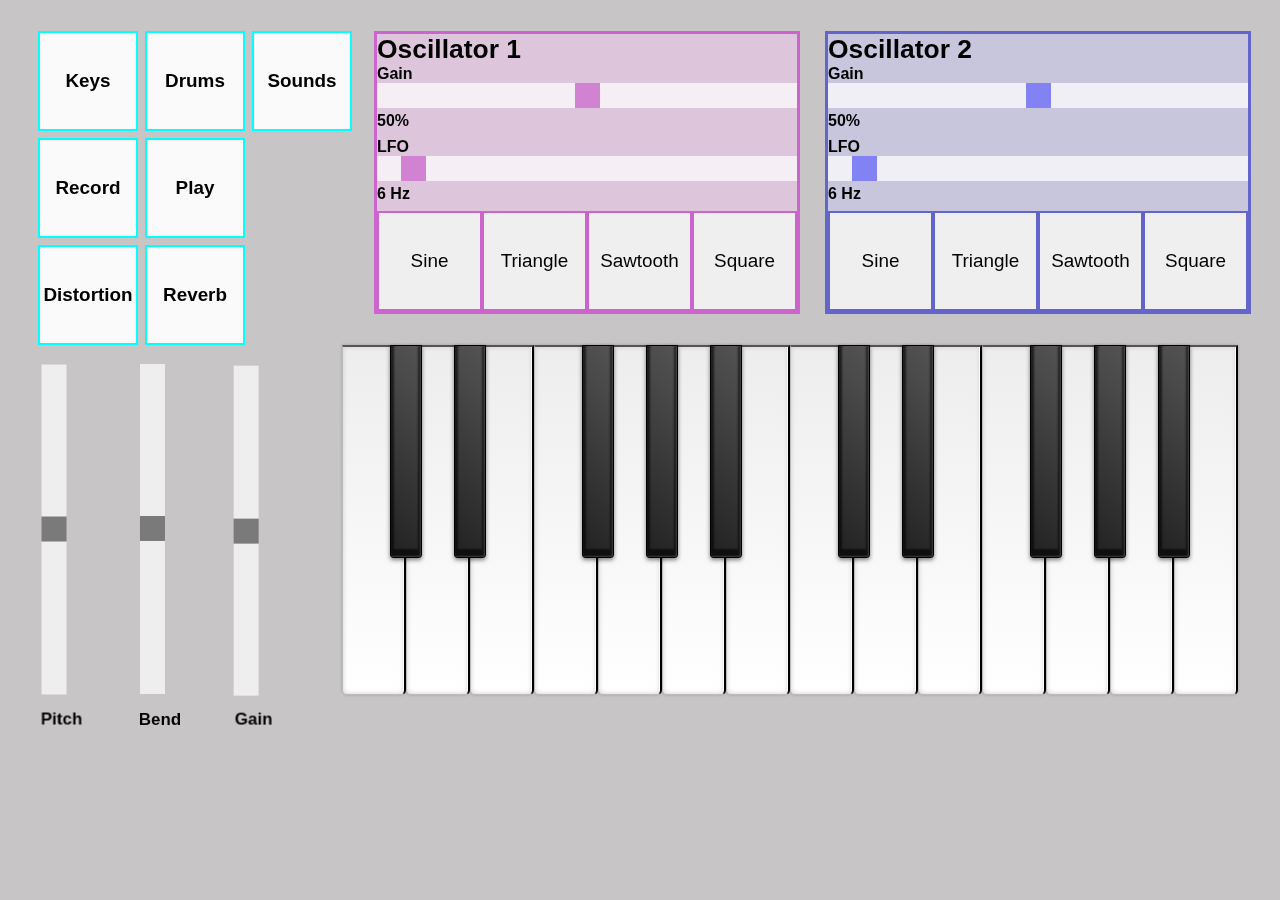
==== html js/index.html @ 635b80a5 "LFO2 & Farben geändert" ====
<!DOCTYPE html>
<html>
    <head>
        <link rel="stylesheet" type="text/css" href="style.css">
        <title>Synthesizer</title>
    </head>

    <body>
        <div class="keyboardContainer">
            <div class="keyboard">
                <button id="C" class="key white" octave="4"></button>
                <button id="C#" class="key black" octave="4"></button>
                <button id="D" class="key white offset" octave="4"></button>
                <button id="D#" class="key black" octave="4"></button>
                <button id="E" class="key white offset" octave="4"></button> 
                <button id="F" class="key white" octave="4"></button>
                <button id="F#" class="key black" octave="4"></button>
                <button id="G" class="key white offset" octave="4"></button>
                <button id="G#" class="key black" octave="4"></button>
                <button id="A" class="key white offset" octave="4"></button>
                <button id="A#" class="key black" octave="4"></button>
                <button id="B" class="key white offset" octave="4"></button>
                <button id="C" class="key white" octave="5"></button>
                <button id="C#" class="key black" octave="5"></button>
                <button id="D" class="key white offset" octave="5"></button>
                <button id="D#" class="key black" octave="5"></button>
                <button id="E" class="key white offset" octave="5"></button> 
                <button id="F" class="key white" octave="5"></button>
                <button id="F#" class="key black" octave="5"></button>
                <button id="G" class="key white offset" octave="5"></button>
                <button id="G#" class="key black" octave="5"></button>
                <button id="A" class="key white offset" octave="5"></button>
                <button id="A#" class="key black" octave="5"></button>
                <button id="B" class="key white offset" octave="5"></button>
                
            </div>
        </div>

        <div class="osc1">Oscillator 1
            <div id="gainContainer"> Gain
                <input type="range" min="0.0" max="1.0" step="0.01" value="0.5" class="slider" id="gainSlider">
                <span id="gainOutput">50%</span>
            </div>
            <div id="lfoContainer"> LFO
                <input type="range" min="0" max="100" value="6" class="slider" id="lfoSlider">
                <span id="lfoOutput">6 Hz</span>
            </div>
            <div id="waveformContainer"> 
                <button class="waveform" id="sine">Sine</button>
                <button class="waveform" id="triangle">Triangle</button>
                <button class="waveform" id="sawtooth">Sawtooth</button>
                <button class="waveform" id="square">Square</button>
            </div>
        </div>
        <div class="osc2"> Oscillator 2
            <div id="gainContainer"> Gain
                <input type="range" min="0.0" max="1.0" step="0.01" value="0.5" class="slider" id="gainSlider2">
                <span id="gainOutput2">50%</span>
            </div>
            <div id="lfoContainer"> LFO
                <input type="range" min="0.0" max="100" value="6" class="slider" id="lfoSlider2">
                <span id="lfoOutput2">6 Hz</span>
            </div>
            <div id="waveformContainer">
                <button class="waveform2" id="sine">Sine</button>
                <button class="waveform2" id="triangle">Triangle</button>
                <button class="waveform2" id="sawtooth">Sawtooth</button>
                <button class="waveform2" id="square">Square</button>
            </div>
        </div>
        <div class="pitch"> 
            <div id="name">Pitch</div> 
            <input type="range" min="0.0" max="1.0" step="0.01" value="0.5" class="slider" id="pitchSlider">
            <span id="pitchOutput"></span>
        </div>
        <div class="bend"> 
            <div id="name">Bend</div> 
            <input type="range" min="0.0" max="1.0" step="0.01" value="0.5" class="slider" id="bendSlider">
            <span id="bendOutput"></span>
        </div>    
        <div class="mainGain"> 
            <div id="name">Gain</div> 
            <input type="range" min="0.0" max="1.0" step="0.01" value="0.5" class="slider" id="mainGainSlider">
            <span id="mainGainOutput"></span>
        </div> 
        <div class="ButtonContainer"> 
            <div id="modiButtonContainer">
                <button class="modiButton" id="Keys">Keys</button>
                <button class="modiButton" id="Drums">Drums</button>
                <button class="modiButton" id="Sounds">Sounds</button>
            </div>
            <div id="recordPlayContainer">
                <button class="recordPlay" id="Record">Record</button>
                <button class="recordPlay" id="Play">Play</button>
            </div>
            <div id="distortionReverbContainer">
                <button class="distortionReverb" id="Distortion">Distortion</button>
                <button class="distortionReverb" id="Reverb">Reverb</button>
            </div>
        </div>   
        <script src="synthesizer.js"></script>
        <script src="midi.js"></script>
    </body>
</html>
---- html js/style.css ----
*{
  margin: 0;
  padding: 0;
  font-family: Helvetica;
  -webkit-appearance: none;
  appearance: none;
  -webkit-transition: .2s;
  transition: opacity .2s;
}

html, body {
    height: 100%;
    background: #c7c5c5;
}

:root {
    --keyboard: hsl(222, 67%, 33%);
    --keyboard-shadow: rgb(23, 49, 110);
    --keyboard-border: rgb(17, 36, 81);
    --black-10: hsla(0, 0%, 0%, 0.1);
    --black-20: hsla(0, 0%, 0%, 0.2);
    --black-30: hsla(0, 0%, 0%, 0.3);
    --black-50: hsla(0, 0%, 0%, 0.5);
    --black-60: hsla(0, 0%, 0%, 0.6);
    --white-20: hsla(0, 0%, 100%, 0.2);
    --white-50: hsla(0, 0%, 100%, 0.5);
    --white-80: hsla(0, 0%, 100%, 0.8);
  }

.keyboardContainer {
    position: fixed;
    top: 345px;
    left: 342px;
    height: 350px; width: 900px;
}

.white,
.black {
  position: relative;
  float: left;
  display: flex;
  justify-content: center;
  align-items: flex-end;
  padding: 0.5rem 0;
  user-select: none;
  cursor: pointer;
}

.white {
    height: 21.88rem;
    width: 4rem;
    z-index: 1;
    border-left: 1px solid hsl(0, 0%, 73%);
    border-bottom: 1px solid hsl(0, 0%, 73%);
    border-radius: 0 0 5px 5px;
    box-shadow: -1px 0 0 var(--white-80) inset, 0 0 5px hsl(0, 0%, 80%) inset,
      0 0 3px var(--black-20);
    background: linear-gradient(to bottom, hsl(0, 0%, 93%) 0%, white 100%);
    color: var(--black-30);
}


.black {
    height: 13.3rem;
    width: 2rem;
    margin: 0 0 0 -1rem;
    z-index: 2;
    border: 1px solid black;
    border-radius: 0 0 3px 3px;
    box-shadow: -1px -1px 2px var(--white-20) inset,
      0 -5px 2px 3px var(--black-60) inset, 0 2px 4px var(--black-50);
    background: linear-gradient(45deg, hsl(0, 0%, 13%) 0%, hsl(0, 0%, 33%) 100%);
    color: var(--white-50);
}

.offset {
    margin: 0 0 0 -1rem;
  }

  .osc1 {
    position: fixed;
    top: 31px;
    left: 374px;
    height: auto; width: 420;
    font-size: 0.7cm;
    font-weight: bold;
    border-style: solid;
    border-color: rgb(205,100,205);
    background-color: rgba(255,200,255,0.4);
  }
  .osc2 {
    position: fixed;
    top: 31px;
    left: 825px;
    height: auto; width: 420;
    font-size: 0.7cm;
    font-weight: bold;
    border-style: solid;
    border-color: rgb(100,100,205);
    background-color: rgba(200,200,255,0.4);

  }
  .waveformContainer{
    position: fixed;
    top: 214px;
    left: 825px;
  }  
  .waveform{
    float: left;
    border-style: solid;
    font-size: 0.5cm;
    width: 105px;
    height: 100px;
    text-align: center;
    cursor: pointer;
  }
  
  .waveform:hover {
    background: rgba(255,255,255,0.2);
  }

  .waveform2{
    float: left;
    border-style: solid;
    font-size: 0.5cm;
    width: 105px;
    height: 100px;
    text-align: center;
    cursor: pointer;
  }
  
  .waveform2:hover {
    background: rgba(255,255,255,0.2);
  }
      
  .osc1 button{
    border-color: rgb(205,100,205);
  }
    
  .osc2 button{
    border-color: rgb(100,100,205);
  }

  .osc1 .slider::-webkit-slider-thumb{
    background: #cd64cd;
  }

  .osc2 .slider::-webkit-slider-thumb{
    background: #6464FF;
  }
  
  #gainContainer{
    width: 420px;
    height: 73px;
    font-size: medium;
  }
  #gainContainer input{
    width: 420px;
  }
  #lfoContainer{
    width: 420px;
    height: 73px;
    font-size: medium;
  }
 
  #lfoContainer input{
    width: 420px;
    
  }
  .pitch{
    position: fixed;
    top: 535px;
    left: -134px;
    transform:rotate(-90deg);
    font-weight: bold;
    font-size: 0.45cm;
  }
  #name{
    display: inline-flex;
    transform:rotate(90deg);
  }
  #pitchOutput{
    display: inline-flex;
    transform:rotate(90deg);
  }
  .pitch input{
    width: 330px;
  }
  .bend{
    position: fixed;
    top: 535px;
    left: -36px;
    transform:rotate(-90deg);
    font-weight: bold;
    font-size: 0.45cm;
   
  }
    #bendOutput{
    display: inline-flex;
    transform:rotate(90deg);
  }
  .bend input{
    width: 330px;
  }
  .mainGain{
    position: fixed;
    top: 535px;
    left: 60px;
    transform:rotate(-90deg);
    font-weight: bold;
    font-size: 0.45cm;
  }
    #mainGainOutput{
    display: inline-flex;
    transform:rotate(90deg);
  }
  .mainGain input{
    width: 330px;
  }
  .slider {
    width: 100%;
    height: 25px;
    background: rgb(255,255,255);
    outline: none;
    opacity: 0.7;
  }
  
  .slider:hover {
    opacity: 1;
  }
  .slider::-webkit-slider-thumb {
    -webkit-appearance: none;
    appearance: none;
    width: 25px;
    height: 25px;
    background: #5a5a5a;
    cursor: pointer;
  }
  .ButtonContainer{
    position: fixed;
    top: 31px;
    left: 31px;
  }
  .modiButton{
    float: left;
    border-style: solid;
    border-color: rgb(0,255,255);
    background-color: rgb(255,255,255,0.9);
    font-size: 0.5cm;
    font-weight: bold;
    width: 100px;
    height: 100px;
    text-align: center;
    margin-left: 7px;
    cursor: pointer;
  }
  
  .modiButton:hover {
    background: rgba(0,255,255,0.4);
  }
  
  .recordPlay{
    float: left;
    border-style: solid;
    border-color: rgb(0,255,255);
    background-color: rgba(255,255,255,0.9);
    font-size: 0.5cm;
    font-weight: bold;
    width: 100px;
    height: 100px;
    text-align: center;
    margin-top: 7px;
    margin-left: 7px;
    cursor: pointer;
  }
  
  .recordPlay:hover {
    background: rgba(0,255,255,0.4);
  }
  
  #distortionReverbContainer{
    position: fixed;
    top: 245px;
    left: 31px;
  }
  .distortionReverb{
    float: left;
    border-style: solid;
    border-color: rgb(0,255,255);
    background-color: rgba(255,255,255,0.9);
    font-size: 0.5cm;
    font-weight: bold;
    width: 100px;
    height: 100px;
    text-align: center;
    margin-left: 7px;
    cursor: pointer;
  }
  
  .distortionReverb:hover {
    background: rgba(0,255,255,0.4);
  }
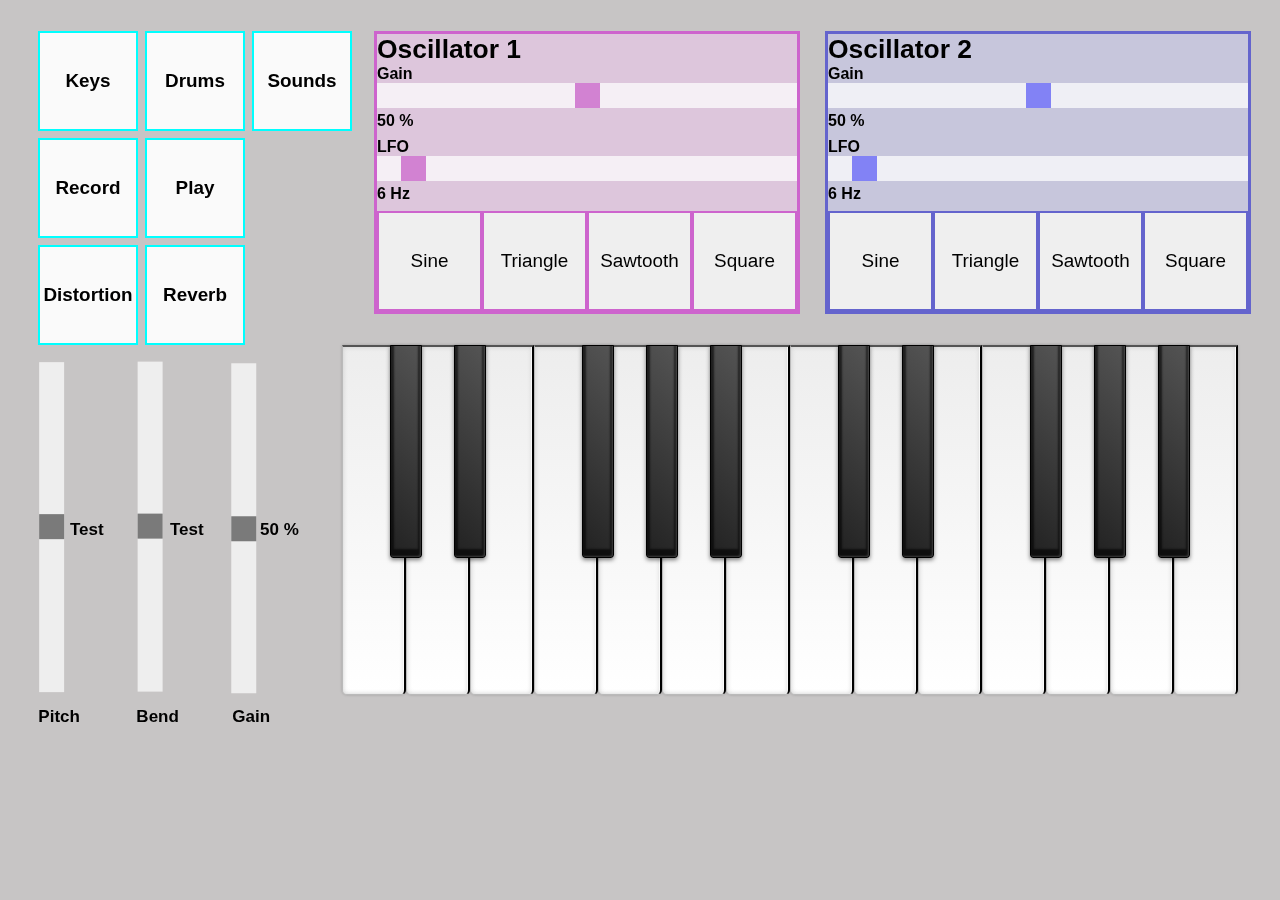
==== commit f31a4dbc: "MainGain & Slider Anpassungen" ====
--- a/html js/index.html
+++ b/html js/index.html
@@ -39,7 +39,7 @@
         <div class="osc1">Oscillator 1
             <div id="gainContainer"> Gain
                 <input type="range" min="0.0" max="1.0" step="0.01" value="0.5" class="slider" id="gainSlider">
-                <span id="gainOutput">50%</span>
+                <span id="gainOutput">50 %</span>
             </div>
             <div id="lfoContainer"> LFO
                 <input type="range" min="0" max="100" value="6" class="slider" id="lfoSlider">
@@ -55,7 +55,7 @@
         <div class="osc2"> Oscillator 2
             <div id="gainContainer"> Gain
                 <input type="range" min="0.0" max="1.0" step="0.01" value="0.5" class="slider" id="gainSlider2">
-                <span id="gainOutput2">50%</span>
+                <span id="gainOutput2">50 %</span>
             </div>
             <div id="lfoContainer"> LFO
                 <input type="range" min="0.0" max="100" value="6" class="slider" id="lfoSlider2">
@@ -71,18 +71,18 @@
         <div class="pitch"> 
             <div id="name">Pitch</div> 
             <input type="range" min="0.0" max="1.0" step="0.01" value="0.5" class="slider" id="pitchSlider">
-            <span id="pitchOutput"></span>
         </div>
+        <span id="pitchOutput">Test</span>
         <div class="bend"> 
             <div id="name">Bend</div> 
             <input type="range" min="0.0" max="1.0" step="0.01" value="0.5" class="slider" id="bendSlider">
-            <span id="bendOutput"></span>
         </div>    
+        <span id="bendOutput">Test</span>
         <div class="mainGain"> 
             <div id="name">Gain</div> 
             <input type="range" min="0.0" max="1.0" step="0.01" value="0.5" class="slider" id="mainGainSlider">
-            <span id="mainGainOutput"></span>
         </div> 
+        <span id="mainGainOutput">50 %</span>
         <div class="ButtonContainer"> 
             <div id="modiButtonContainer">
                 <button class="modiButton" id="Keys">Keys</button>
--- a/html js/style.css
+++ b/html js/style.css
@@ -180,8 +180,11 @@
     transform:rotate(90deg);
   }
   #pitchOutput{
-    display: inline-flex;
-    transform:rotate(90deg);
+    position: fixed;
+    top: 520px;
+    left: 70px;
+    font-weight: bold;
+    font-size: 0.45cm;
   }
   .pitch input{
     width: 330px;
@@ -196,8 +199,11 @@
    
   }
     #bendOutput{
-    display: inline-flex;
-    transform:rotate(90deg);
+      position: fixed;
+      top: 520px;
+      left: 170px;
+      font-weight: bold;
+      font-size: 0.45cm;
   }
   .bend input{
     width: 330px;
@@ -211,8 +217,11 @@
     font-size: 0.45cm;
   }
     #mainGainOutput{
-    display: inline-flex;
-    transform:rotate(90deg);
+    position: fixed;
+    top: 520px;
+    left: 260px;
+    font-weight: bold;
+    font-size: 0.45cm;
   }
   .mainGain input{
     width: 330px;
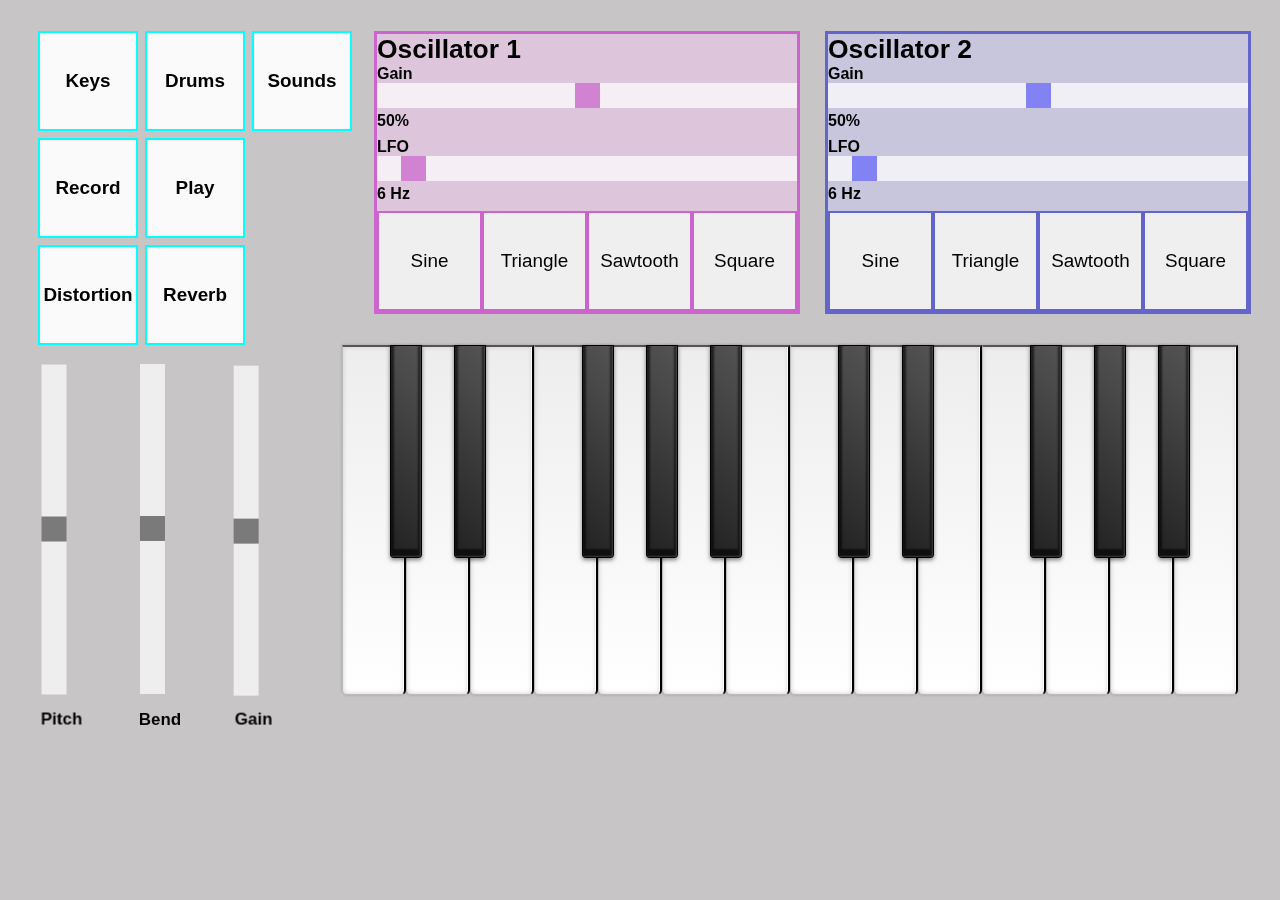
==== commit dae285de: "midi support" ====
--- a/html js/index.html
+++ b/html js/index.html
@@ -39,50 +39,50 @@
         <div class="osc1">Oscillator 1
             <div id="gainContainer"> Gain
                 <input type="range" min="0.0" max="1.0" step="0.01" value="0.5" class="slider" id="gainSlider">
-                <span id="gainOutput">50 %</span>
+                <span id="gainOutput">50%</span>
             </div>
             <div id="lfoContainer"> LFO
                 <input type="range" min="0" max="100" value="6" class="slider" id="lfoSlider">
                 <span id="lfoOutput">6 Hz</span>
             </div>
             <div id="waveformContainer"> 
-                <button class="waveform" id="sine">Sine</button>
-                <button class="waveform" id="triangle">Triangle</button>
-                <button class="waveform" id="sawtooth">Sawtooth</button>
-                <button class="waveform" id="square">Square</button>
+                <button class="waveform" id="sine" name="sine">Sine</button>
+                <button class="waveform" id="triangle" name="triangle">Triangle</button>
+                <button class="waveform" id="sawtooth" name="sawtooth">Sawtooth</button>
+                <button class="waveform" id="square" name="square">Square</button>
             </div>
         </div>
         <div class="osc2"> Oscillator 2
             <div id="gainContainer"> Gain
                 <input type="range" min="0.0" max="1.0" step="0.01" value="0.5" class="slider" id="gainSlider2">
-                <span id="gainOutput2">50 %</span>
+                <span id="gainOutput2">50%</span>
             </div>
             <div id="lfoContainer"> LFO
                 <input type="range" min="0.0" max="100" value="6" class="slider" id="lfoSlider2">
                 <span id="lfoOutput2">6 Hz</span>
             </div>
             <div id="waveformContainer">
-                <button class="waveform2" id="sine">Sine</button>
-                <button class="waveform2" id="triangle">Triangle</button>
-                <button class="waveform2" id="sawtooth">Sawtooth</button>
-                <button class="waveform2" id="square">Square</button>
+                <button class="waveform2" id="sine2" name="sine">Sine</button>
+                <button class="waveform2" id="triangle2" name="triangle">Triangle</button>
+                <button class="waveform2" id="sawtooth2" name="sawtooth">Sawtooth</button>
+                <button class="waveform2" id="square2" name="square">Square</button>
             </div>
         </div>
         <div class="pitch"> 
             <div id="name">Pitch</div> 
             <input type="range" min="0.0" max="1.0" step="0.01" value="0.5" class="slider" id="pitchSlider">
+            <span id="pitchOutput"></span>
         </div>
-        <span id="pitchOutput">Test</span>
         <div class="bend"> 
             <div id="name">Bend</div> 
             <input type="range" min="0.0" max="1.0" step="0.01" value="0.5" class="slider" id="bendSlider">
+            <span id="bendOutput"></span>
         </div>    
-        <span id="bendOutput">Test</span>
         <div class="mainGain"> 
             <div id="name">Gain</div> 
             <input type="range" min="0.0" max="1.0" step="0.01" value="0.5" class="slider" id="mainGainSlider">
+            <span id="mainGainOutput"></span>
         </div> 
-        <span id="mainGainOutput">50 %</span>
         <div class="ButtonContainer"> 
             <div id="modiButtonContainer">
                 <button class="modiButton" id="Keys">Keys</button>
--- a/html js/style.css
+++ b/html js/style.css
@@ -115,7 +115,7 @@
     cursor: pointer;
   }
   
-  .waveform:hover {
+  .waveform:hover, .active {
     background: rgba(255,255,255,0.2);
   }
 
@@ -129,7 +129,7 @@
     cursor: pointer;
   }
   
-  .waveform2:hover {
+  .waveform2:hover, .active {
     background: rgba(255,255,255,0.2);
   }
       
@@ -180,11 +180,8 @@
     transform:rotate(90deg);
   }
   #pitchOutput{
-    position: fixed;
-    top: 520px;
-    left: 70px;
-    font-weight: bold;
-    font-size: 0.45cm;
+    display: inline-flex;
+    transform:rotate(90deg);
   }
   .pitch input{
     width: 330px;
@@ -199,11 +196,8 @@
    
   }
     #bendOutput{
-      position: fixed;
-      top: 520px;
-      left: 170px;
-      font-weight: bold;
-      font-size: 0.45cm;
+    display: inline-flex;
+    transform:rotate(90deg);
   }
   .bend input{
     width: 330px;
@@ -217,11 +211,8 @@
     font-size: 0.45cm;
   }
     #mainGainOutput{
-    position: fixed;
-    top: 520px;
-    left: 260px;
-    font-weight: bold;
-    font-size: 0.45cm;
+    display: inline-flex;
+    transform:rotate(90deg);
   }
   .mainGain input{
     width: 330px;
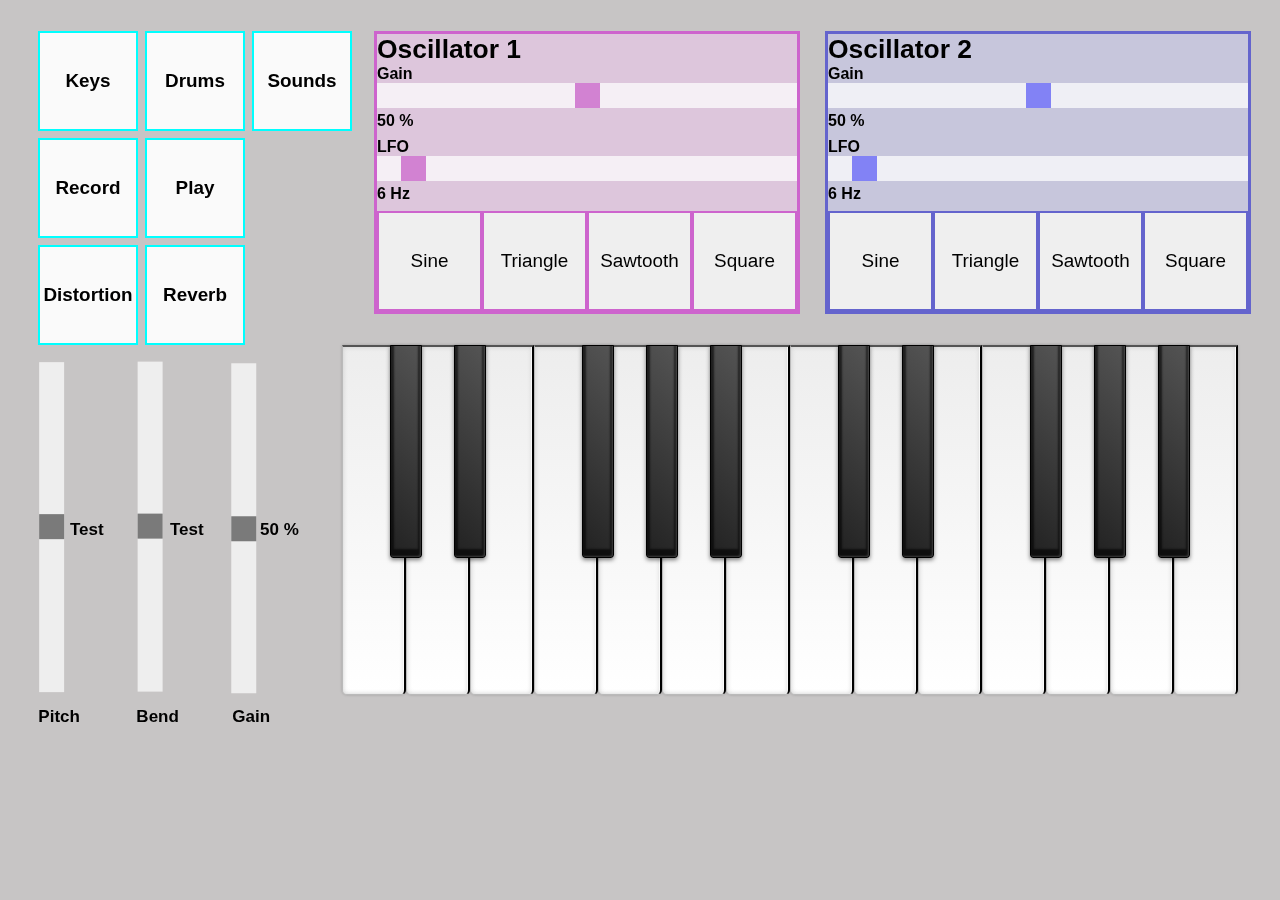
==== commit 9d8b6493: "Merge branch 'main' of https://github.com/marttasch/avprg_PaperSynthi" ====
--- a/html js/index.html
+++ b/html js/index.html
@@ -39,7 +39,7 @@
         <div class="osc1">Oscillator 1
             <div id="gainContainer"> Gain
                 <input type="range" min="0.0" max="1.0" step="0.01" value="0.5" class="slider" id="gainSlider">
-                <span id="gainOutput">50%</span>
+                <span id="gainOutput">50 %</span>
             </div>
             <div id="lfoContainer"> LFO
                 <input type="range" min="0" max="100" value="6" class="slider" id="lfoSlider">
@@ -55,7 +55,7 @@
         <div class="osc2"> Oscillator 2
             <div id="gainContainer"> Gain
                 <input type="range" min="0.0" max="1.0" step="0.01" value="0.5" class="slider" id="gainSlider2">
-                <span id="gainOutput2">50%</span>
+                <span id="gainOutput2">50 %</span>
             </div>
             <div id="lfoContainer"> LFO
                 <input type="range" min="0.0" max="100" value="6" class="slider" id="lfoSlider2">
@@ -71,18 +71,18 @@
         <div class="pitch"> 
             <div id="name">Pitch</div> 
             <input type="range" min="0.0" max="1.0" step="0.01" value="0.5" class="slider" id="pitchSlider">
-            <span id="pitchOutput"></span>
         </div>
+        <span id="pitchOutput">Test</span>
         <div class="bend"> 
             <div id="name">Bend</div> 
             <input type="range" min="0.0" max="1.0" step="0.01" value="0.5" class="slider" id="bendSlider">
-            <span id="bendOutput"></span>
         </div>    
+        <span id="bendOutput">Test</span>
         <div class="mainGain"> 
             <div id="name">Gain</div> 
             <input type="range" min="0.0" max="1.0" step="0.01" value="0.5" class="slider" id="mainGainSlider">
-            <span id="mainGainOutput"></span>
         </div> 
+        <span id="mainGainOutput">50 %</span>
         <div class="ButtonContainer"> 
             <div id="modiButtonContainer">
                 <button class="modiButton" id="Keys">Keys</button>
--- a/html js/style.css
+++ b/html js/style.css
@@ -180,8 +180,11 @@
     transform:rotate(90deg);
   }
   #pitchOutput{
-    display: inline-flex;
-    transform:rotate(90deg);
+    position: fixed;
+    top: 520px;
+    left: 70px;
+    font-weight: bold;
+    font-size: 0.45cm;
   }
   .pitch input{
     width: 330px;
@@ -196,8 +199,11 @@
    
   }
     #bendOutput{
-    display: inline-flex;
-    transform:rotate(90deg);
+      position: fixed;
+      top: 520px;
+      left: 170px;
+      font-weight: bold;
+      font-size: 0.45cm;
   }
   .bend input{
     width: 330px;
@@ -211,8 +217,11 @@
     font-size: 0.45cm;
   }
     #mainGainOutput{
-    display: inline-flex;
-    transform:rotate(90deg);
+    position: fixed;
+    top: 520px;
+    left: 260px;
+    font-weight: bold;
+    font-size: 0.45cm;
   }
   .mainGain input{
     width: 330px;
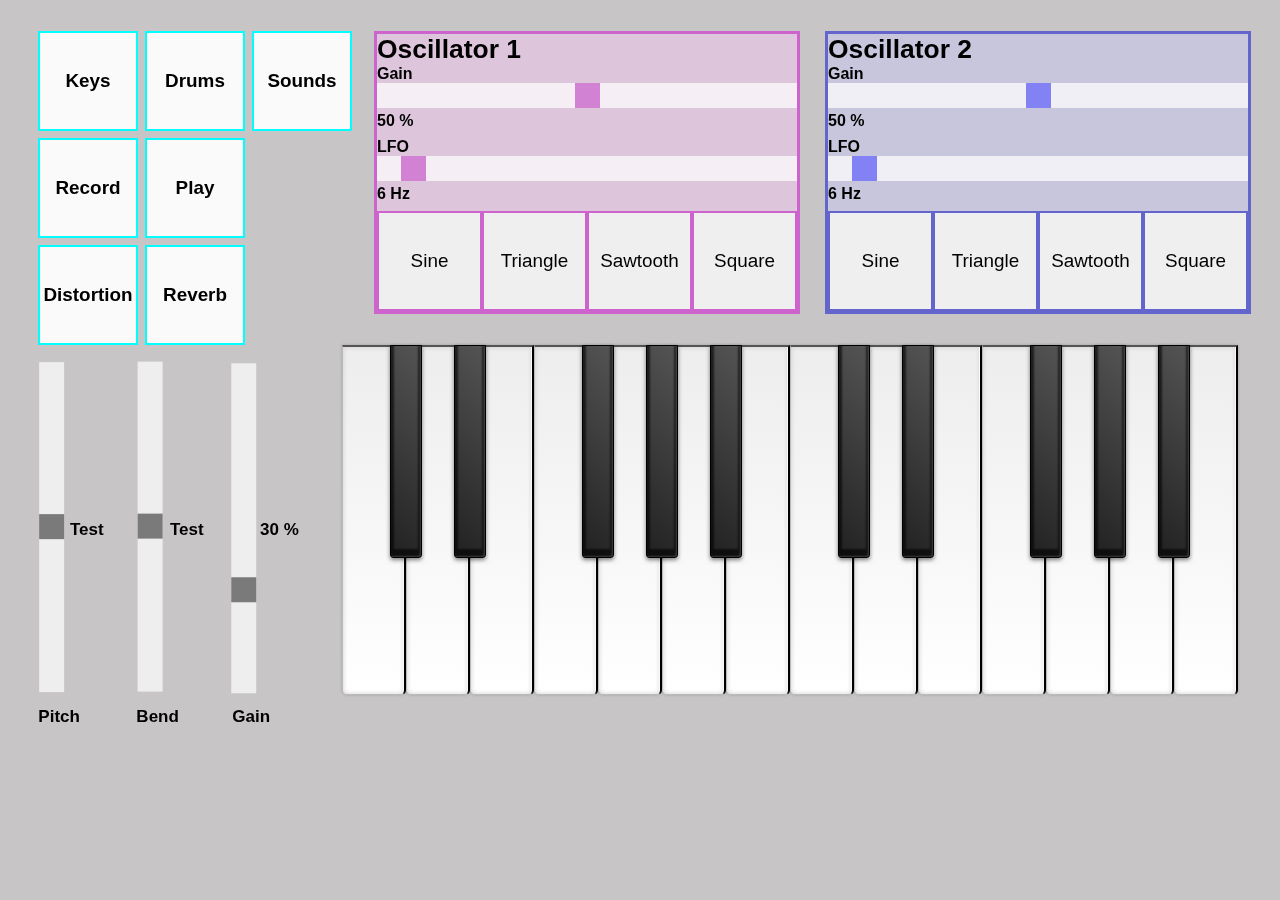
==== commit 362999cc: "midi gefixed" ====
--- a/html js/index.html
+++ b/html js/index.html
@@ -80,9 +80,9 @@
         <span id="bendOutput">Test</span>
         <div class="mainGain"> 
             <div id="name">Gain</div> 
-            <input type="range" min="0.0" max="1.0" step="0.01" value="0.5" class="slider" id="mainGainSlider">
+            <input type="range" min="0.0" max="1.0" step="0.01" value="0.3" class="slider" id="mainGainSlider">
         </div> 
-        <span id="mainGainOutput">50 %</span>
+        <span id="mainGainOutput">30 %</span>
         <div class="ButtonContainer"> 
             <div id="modiButtonContainer">
                 <button class="modiButton" id="Keys">Keys</button>
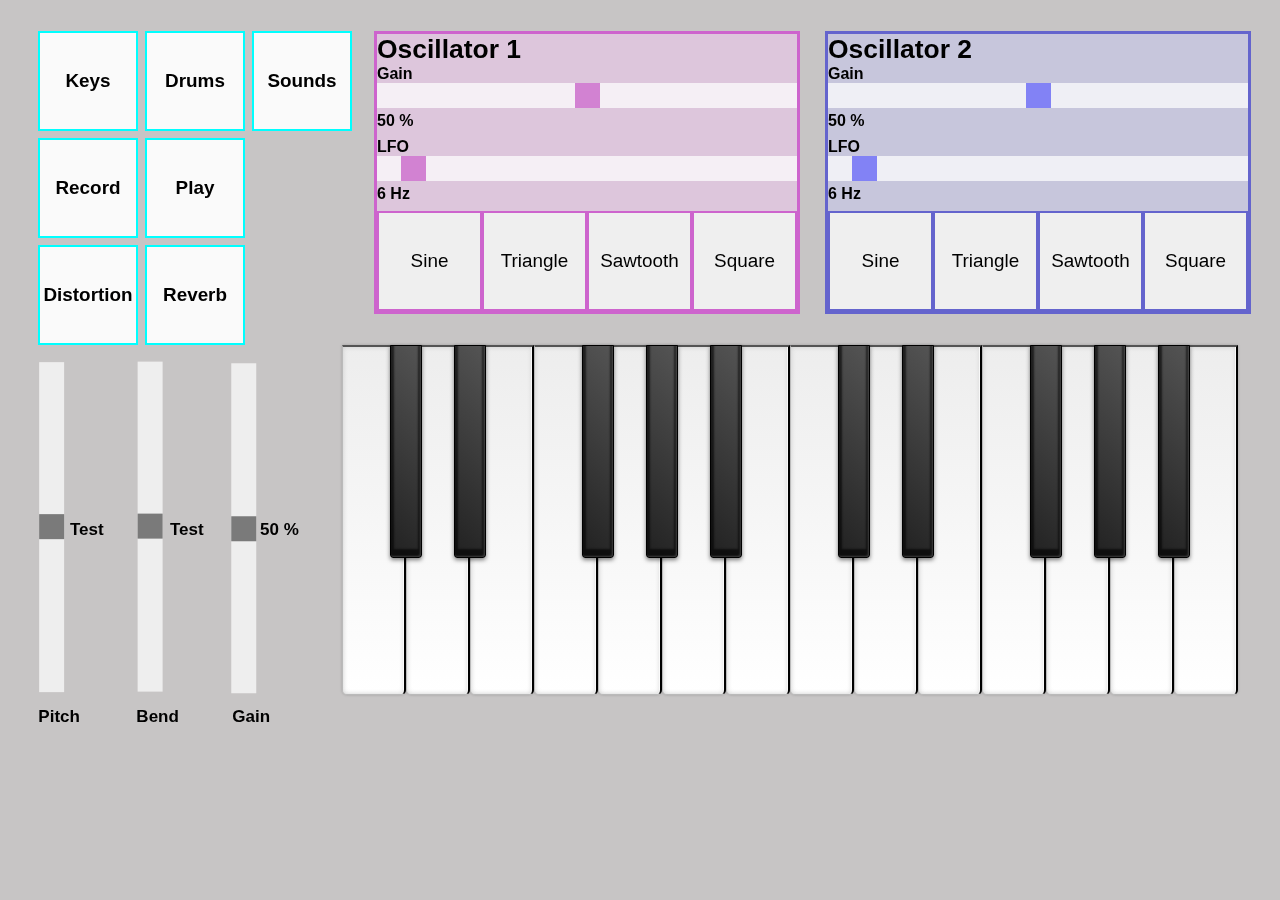
==== commit 1f1b90c9: "Distortion Funktion" ====
--- a/html js/index.html
+++ b/html js/index.html
@@ -80,9 +80,9 @@
         <span id="bendOutput">Test</span>
         <div class="mainGain"> 
             <div id="name">Gain</div> 
-            <input type="range" min="0.0" max="1.0" step="0.01" value="0.3" class="slider" id="mainGainSlider">
+            <input type="range" min="0.0" max="1.0" step="0.01" value="0.5" class="slider" id="mainGainSlider">
         </div> 
-        <span id="mainGainOutput">30 %</span>
+        <span id="mainGainOutput">50 %</span>
         <div class="ButtonContainer"> 
             <div id="modiButtonContainer">
                 <button class="modiButton" id="Keys">Keys</button>
@@ -100,5 +100,7 @@
         </div>   
         <script src="synthesizer.js"></script>
         <script src="midi.js"></script>
+        <script src="reverb.js"></script>
+        <script src="distortion.js"></script>
     </body>
 </html>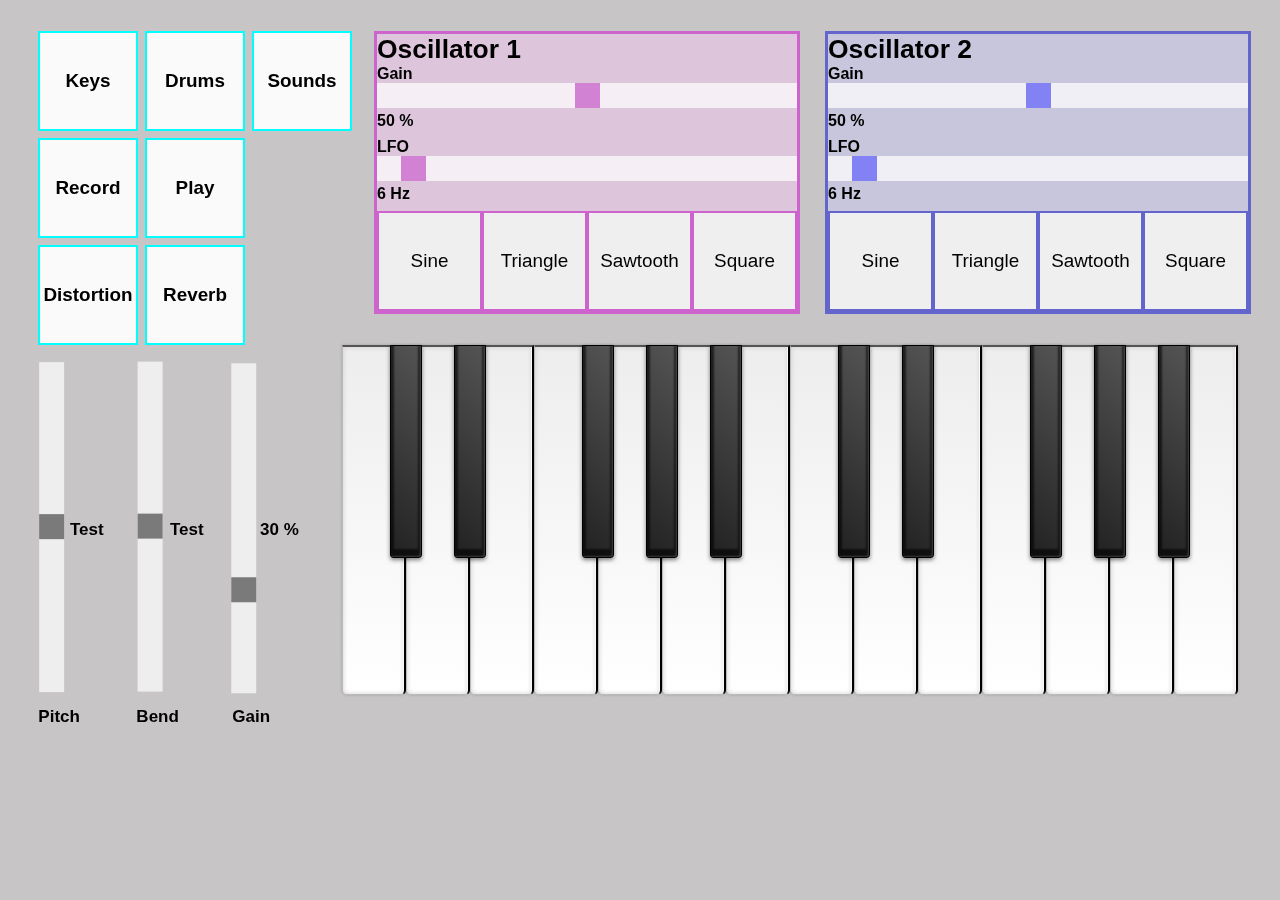
==== commit 3cffd361: "Merge branch 'main' of https://github.com/marttasch/avprg_PaperSynthi" ====
--- a/html js/index.html
+++ b/html js/index.html
@@ -80,9 +80,9 @@
         <span id="bendOutput">Test</span>
         <div class="mainGain"> 
             <div id="name">Gain</div> 
-            <input type="range" min="0.0" max="1.0" step="0.01" value="0.5" class="slider" id="mainGainSlider">
+            <input type="range" min="0.0" max="1.0" step="0.01" value="0.3" class="slider" id="mainGainSlider">
         </div> 
-        <span id="mainGainOutput">50 %</span>
+        <span id="mainGainOutput">30 %</span>
         <div class="ButtonContainer"> 
             <div id="modiButtonContainer">
                 <button class="modiButton" id="Keys">Keys</button>
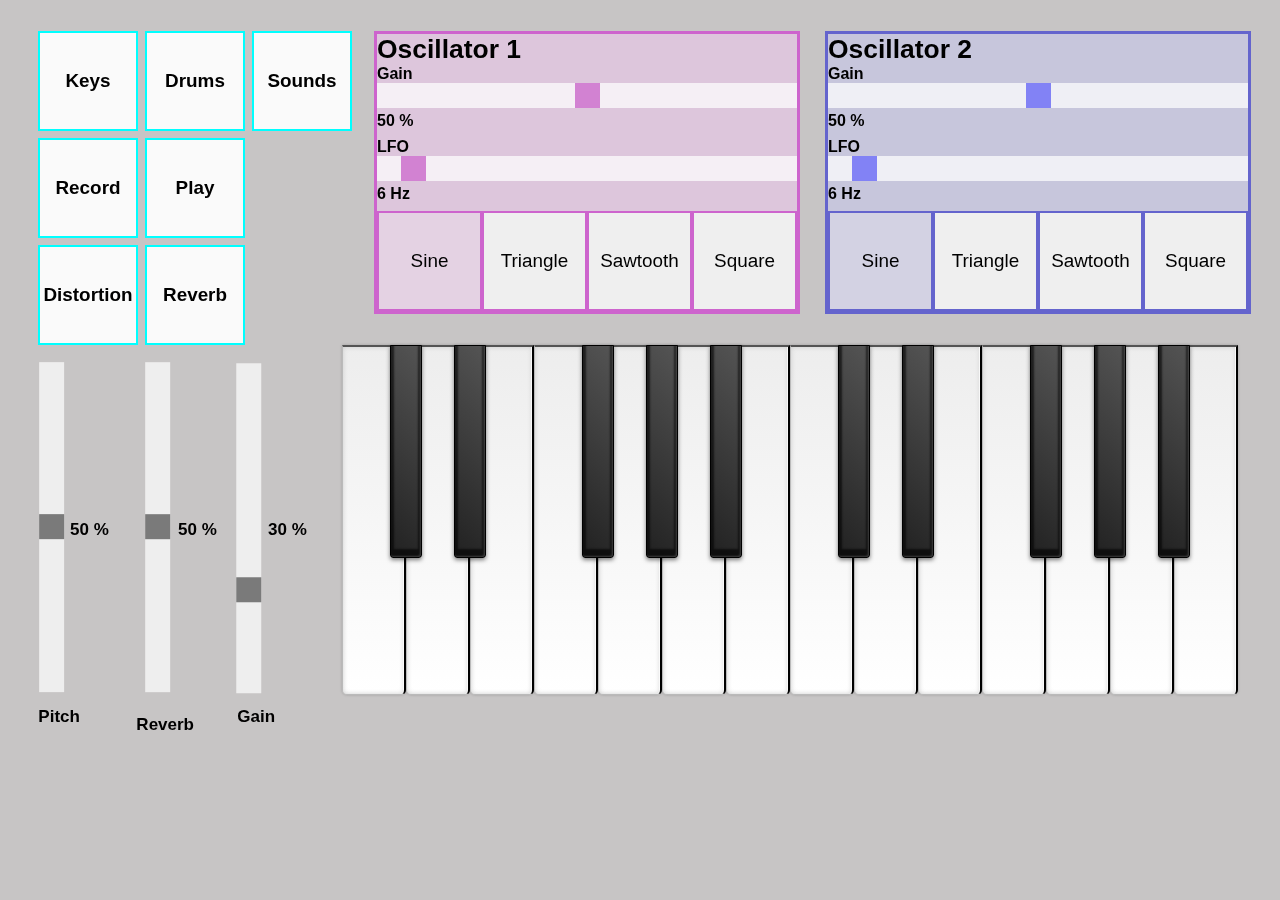
==== commit 4fabe6f4: "final changes: reverb, distortion, visual feedback, lfo, ..." ====
--- a/html js/index.html
+++ b/html js/index.html
@@ -8,30 +8,31 @@
     <body>
         <div class="keyboardContainer">
             <div class="keyboard">
-                <button id="C" class="key white" octave="4"></button>
-                <button id="C#" class="key black" octave="4"></button>
-                <button id="D" class="key white offset" octave="4"></button>
-                <button id="D#" class="key black" octave="4"></button>
-                <button id="E" class="key white offset" octave="4"></button> 
-                <button id="F" class="key white" octave="4"></button>
-                <button id="F#" class="key black" octave="4"></button>
-                <button id="G" class="key white offset" octave="4"></button>
-                <button id="G#" class="key black" octave="4"></button>
-                <button id="A" class="key white offset" octave="4"></button>
-                <button id="A#" class="key black" octave="4"></button>
-                <button id="B" class="key white offset" octave="4"></button>
-                <button id="C" class="key white" octave="5"></button>
-                <button id="C#" class="key black" octave="5"></button>
-                <button id="D" class="key white offset" octave="5"></button>
-                <button id="D#" class="key black" octave="5"></button>
-                <button id="E" class="key white offset" octave="5"></button> 
-                <button id="F" class="key white" octave="5"></button>
-                <button id="F#" class="key black" octave="5"></button>
-                <button id="G" class="key white offset" octave="5"></button>
-                <button id="G#" class="key black" octave="5"></button>
-                <button id="A" class="key white offset" octave="5"></button>
-                <button id="A#" class="key black" octave="5"></button>
-                <button id="B" class="key white offset" octave="5"></button>
+                <button name="C" id="C" class="key white" octave="4"></button>
+                <button name="C#" id="C#" class="key black" octave="4"></button>
+                <button name="D" id="D" class="key white offset" octave="4"></button>
+                <button name="D#" id="D#" class="key black" octave="4"></button>
+                <button name="E" id="E" class="key white offset" octave="4"></button> 
+                <button name="F" id="F" class="key white" octave="4"></button>
+                <button name="F#" id="F#" class="key black" octave="4"></button>
+                <button name="G" id="G" class="key white offset" octave="4"></button>
+                <button name="G#" id="G#" class="key black" octave="4"></button>
+                <button name="A" id="A" class="key white offset" octave="4"></button>
+                <button name="A#" id="A#" class="key black" octave="4"></button>
+                <button name="B" id="B" class="key white offset" octave="4"></button>
+
+                <button name="C" id="C1" class="key white" octave="5"></button>
+                <button name="C#" id="C1#" class="key black" octave="5"></button>
+                <button name="D" id="D1" class="key white offset" octave="5"></button>
+                <button name="D#" id="D1#" class="key black" octave="5"></button>
+                <button name="E" id="E1" class="key white offset" octave="5"></button> 
+                <button name="F" id="F1" class="key white" octave="5"></button>
+                <button name="F#" id="F1#" class="key black" octave="5"></button>
+                <button name="G" id="G1" class="key white offset" octave="5"></button>
+                <button name="G#" id="G1#" class="key black" octave="5"></button>
+                <button name="A" id="A1" class="key white offset" octave="5"></button>
+                <button name="A#" id="A1#" class="key black" octave="5"></button>
+                <button name="B" id="B1" class="key white offset" octave="5"></button>
                 
             </div>
         </div>
@@ -46,7 +47,7 @@
                 <span id="lfoOutput">6 Hz</span>
             </div>
             <div id="waveformContainer"> 
-                <button class="waveform" id="sine" name="sine">Sine</button>
+                <button class="waveform active" id="sine" name="sine">Sine</button>
                 <button class="waveform" id="triangle" name="triangle">Triangle</button>
                 <button class="waveform" id="sawtooth" name="sawtooth">Sawtooth</button>
                 <button class="waveform" id="square" name="square">Square</button>
@@ -62,7 +63,7 @@
                 <span id="lfoOutput2">6 Hz</span>
             </div>
             <div id="waveformContainer">
-                <button class="waveform2" id="sine2" name="sine">Sine</button>
+                <button class="waveform2 active" id="sine2" name="sine">Sine</button>
                 <button class="waveform2" id="triangle2" name="triangle">Triangle</button>
                 <button class="waveform2" id="sawtooth2" name="sawtooth">Sawtooth</button>
                 <button class="waveform2" id="square2" name="square">Square</button>
@@ -72,12 +73,14 @@
             <div id="name">Pitch</div> 
             <input type="range" min="0.0" max="1.0" step="0.01" value="0.5" class="slider" id="pitchSlider">
         </div>
-        <span id="pitchOutput">Test</span>
-        <div class="bend"> 
-            <div id="name">Bend</div> 
-            <input type="range" min="0.0" max="1.0" step="0.01" value="0.5" class="slider" id="bendSlider">
+        <span id="pitchOutput">50 %</span>
+
+        <div class="reverbfader"> 
+            <div id="name">Reverb</div> 
+            <input type="range" min="0.0" max="1.0" step="0.01" value="0.5" class="slider" id="reverbSlider">
         </div>    
-        <span id="bendOutput">Test</span>
+        <span id="reverbfaderOutput">50 %</span>
+
         <div class="mainGain"> 
             <div id="name">Gain</div> 
             <input type="range" min="0.0" max="1.0" step="0.01" value="0.3" class="slider" id="mainGainSlider">
@@ -98,9 +101,9 @@
                 <button class="distortionReverb" id="Reverb">Reverb</button>
             </div>
         </div>   
+        <script src="reverb.js"></script>
         <script src="synthesizer.js"></script>
+        <script src="distortion.js"></script>
         <script src="midi.js"></script>
-        <script src="reverb.js"></script>
-        <script src="distortion.js"></script>
     </body>
 </html>--- a/html js/style.css
+++ b/html js/style.css
@@ -59,6 +59,12 @@
     color: var(--black-30);
 }
 
+.white.active{
+  box-shadow: -1px 0 0 hsl(39, 25%, 65%) inset, 0 0 5px hsl(0, 0%, 80%) inset,
+  0 0 3px var(--black-20);
+  background: linear-gradient(to bottom, hsl(0, 0%, 93%) 10%, hsl(42, 6%, 59%) 100%);
+}
+
 
 .black {
     height: 13.3rem;
@@ -73,6 +79,12 @@
     color: var(--white-50);
 }
 
+.black.active {
+  box-shadow: -1px -1px 2px var(--white-20) inset,
+    0 -5px 2px 3px var(--black-60) inset, 0 2px 4px var(--black-50);
+  background: linear-gradient(45deg, hsl(0, 0%, 46%) 0%, hsl(0, 0%, 33%) 100%);
+}
+
 .offset {
     margin: 0 0 0 -1rem;
   }
@@ -115,7 +127,7 @@
     cursor: pointer;
   }
   
-  .waveform:hover, .active {
+  .waveform:hover, .waveform.active {
     background: rgba(255,255,255,0.2);
   }
 
@@ -129,7 +141,7 @@
     cursor: pointer;
   }
   
-  .waveform2:hover, .active {
+  .waveform2:hover, .waveform2.active {
     background: rgba(255,255,255,0.2);
   }
       
@@ -189,29 +201,29 @@
   .pitch input{
     width: 330px;
   }
-  .bend{
-    position: fixed;
-    top: 535px;
+  .reverbfader{
+    position: fixed;
+    top: 543px;
     left: -36px;
     transform:rotate(-90deg);
     font-weight: bold;
     font-size: 0.45cm;
    
   }
-    #bendOutput{
-      position: fixed;
-      top: 520px;
-      left: 170px;
-      font-weight: bold;
-      font-size: 0.45cm;
-  }
-  .bend input{
+  #reverbfaderOutput{
+    position: fixed;
+    top: 520px;
+    left: 178px;
+    font-weight: bold;
+    font-size: 0.45cm;
+  }
+  .reverbfader input{
     width: 330px;
   }
   .mainGain{
     position: fixed;
     top: 535px;
-    left: 60px;
+    left: 65px;
     transform:rotate(-90deg);
     font-weight: bold;
     font-size: 0.45cm;
@@ -219,7 +231,7 @@
     #mainGainOutput{
     position: fixed;
     top: 520px;
-    left: 260px;
+    left: 268px;
     font-weight: bold;
     font-size: 0.45cm;
   }
@@ -306,7 +318,7 @@
     cursor: pointer;
   }
   
-  .distortionReverb:hover {
+  .distortionReverb:hover, .distortionReverb.active {
     background: rgba(0,255,255,0.4);
   }
   
